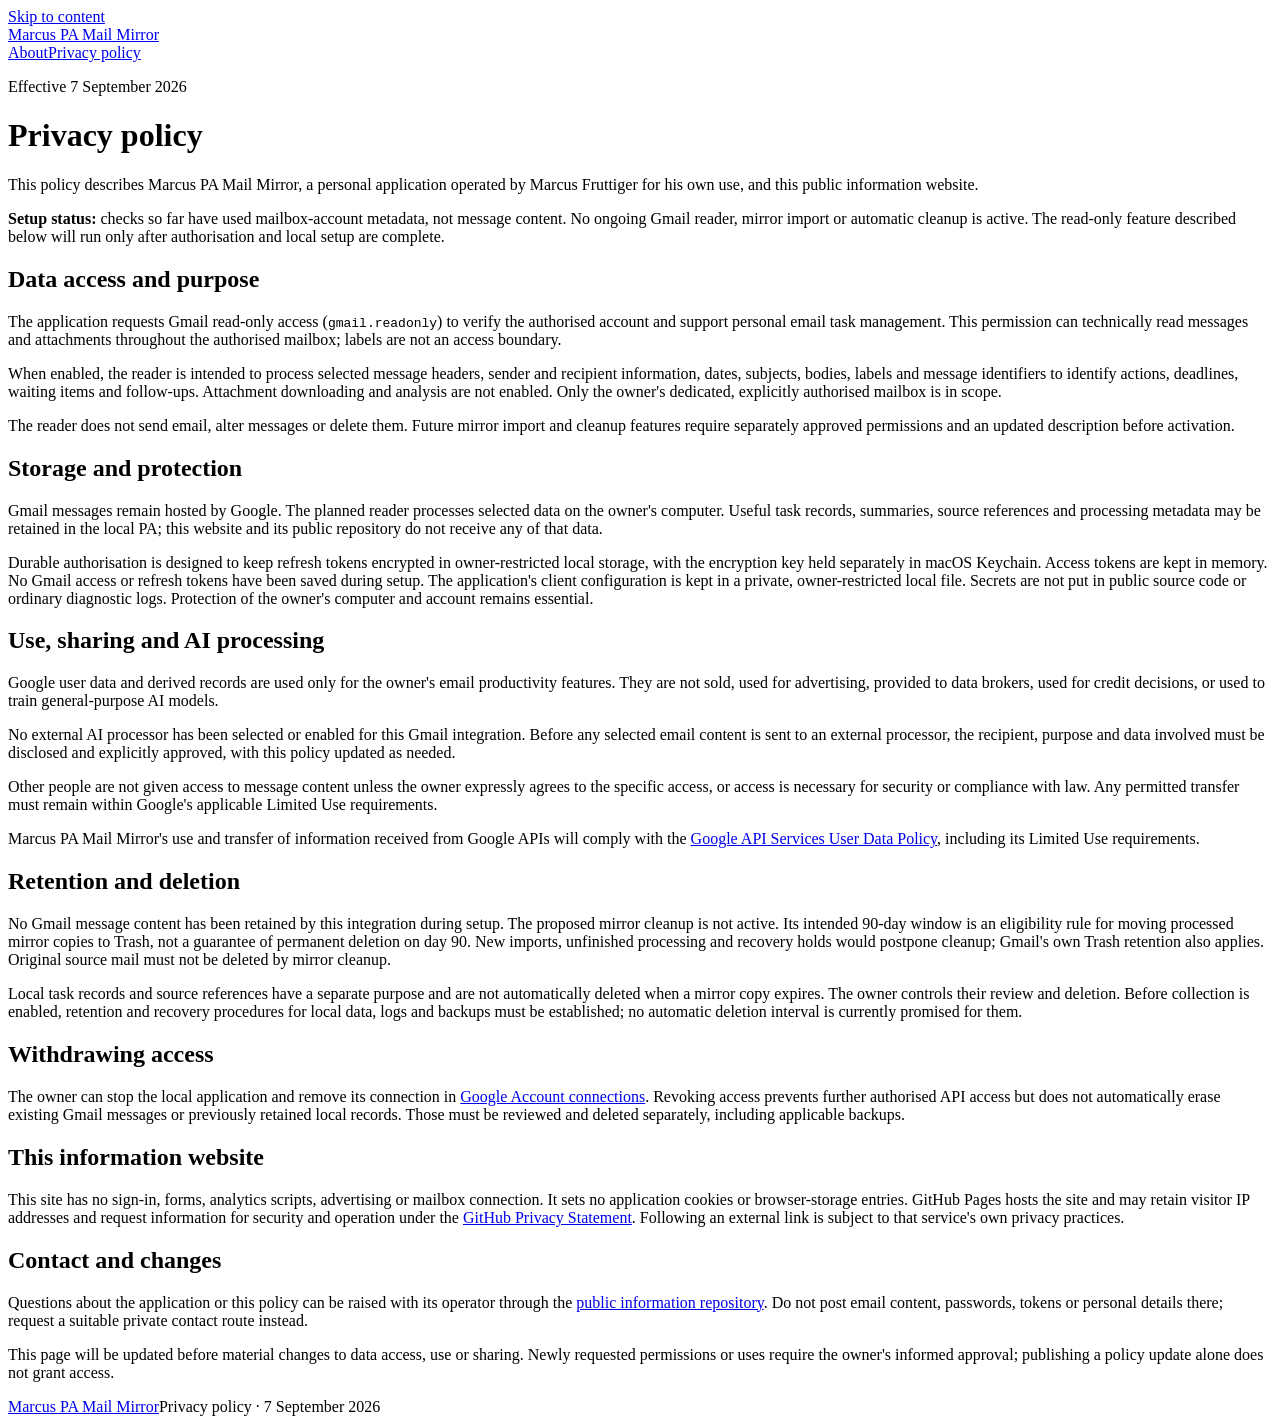
==== privacy.html @ ceaf103c "Add privacy.html for the public information site" ====
<!doctype html>
<html lang="en">
<head>
  <meta charset="utf-8">
  <meta name="viewport" content="width=device-width, initial-scale=1">
  <meta name="description" content="Privacy policy for the personal Marcus PA Mail Mirror application and its information website.">
  <meta name="referrer" content="no-referrer">
  <title>Privacy policy · Marcus PA Mail Mirror</title>
  <link rel="stylesheet" href="styles.css">
</head>
<body>
  <a class="skip" href="#main">Skip to content</a>
  <header>
    <a class="brand" href="./">Marcus PA Mail Mirror</a>
    <nav aria-label="Main navigation"><a href="./">About</a><a href="privacy.html" aria-current="page">Privacy policy</a></nav>
  </header>
  <main id="main">
    <p class="eyebrow">Effective 7 September 2026</p>
    <h1>Privacy policy</h1>
    <p class="intro">This policy describes Marcus PA Mail Mirror, a personal application operated by Marcus Fruttiger for his own use, and this public information website.</p>
    <aside class="notice"><strong>Setup status:</strong> checks so far have used mailbox-account metadata, not message content. No ongoing Gmail reader, mirror import or automatic cleanup is active. The read-only feature described below will run only after authorisation and local setup are complete.</aside>
    <section>
      <h2>Data access and purpose</h2>
      <p>The application requests Gmail read-only access (<code>gmail.readonly</code>) to verify the authorised account and support personal email task management. This permission can technically read messages and attachments throughout the authorised mailbox; labels are not an access boundary.</p>
      <p>When enabled, the reader is intended to process selected message headers, sender and recipient information, dates, subjects, bodies, labels and message identifiers to identify actions, deadlines, waiting items and follow-ups. Attachment downloading and analysis are not enabled. Only the owner's dedicated, explicitly authorised mailbox is in scope.</p>
      <p>The reader does not send email, alter messages or delete them. Future mirror import and cleanup features require separately approved permissions and an updated description before activation.</p>
    </section>
    <section>
      <h2>Storage and protection</h2>
      <p>Gmail messages remain hosted by Google. The planned reader processes selected data on the owner's computer. Useful task records, summaries, source references and processing metadata may be retained in the local PA; this website and its public repository do not receive any of that data.</p>
      <p>Durable authorisation is designed to keep refresh tokens encrypted in owner-restricted local storage, with the encryption key held separately in macOS Keychain. Access tokens are kept in memory. No Gmail access or refresh tokens have been saved during setup. The application's client configuration is kept in a private, owner-restricted local file. Secrets are not put in public source code or ordinary diagnostic logs. Protection of the owner's computer and account remains essential.</p>
    </section>
    <section>
      <h2>Use, sharing and AI processing</h2>
      <p>Google user data and derived records are used only for the owner's email productivity features. They are not sold, used for advertising, provided to data brokers, used for credit decisions, or used to train general-purpose AI models.</p>
      <p>No external AI processor has been selected or enabled for this Gmail integration. Before any selected email content is sent to an external processor, the recipient, purpose and data involved must be disclosed and explicitly approved, with this policy updated as needed.</p>
      <p>Other people are not given access to message content unless the owner expressly agrees to the specific access, or access is necessary for security or compliance with law. Any permitted transfer must remain within Google's applicable Limited Use requirements.</p>
      <p>Marcus PA Mail Mirror's use and transfer of information received from Google APIs will comply with the <a href="https://developers.google.com/terms/api-services-user-data-policy">Google API Services User Data Policy</a>, including its Limited Use requirements.</p>
    </section>
    <section>
      <h2>Retention and deletion</h2>
      <p>No Gmail message content has been retained by this integration during setup. The proposed mirror cleanup is not active. Its intended 90-day window is an eligibility rule for moving processed mirror copies to Trash, not a guarantee of permanent deletion on day 90. New imports, unfinished processing and recovery holds would postpone cleanup; Gmail's own Trash retention also applies. Original source mail must not be deleted by mirror cleanup.</p>
      <p>Local task records and source references have a separate purpose and are not automatically deleted when a mirror copy expires. The owner controls their review and deletion. Before collection is enabled, retention and recovery procedures for local data, logs and backups must be established; no automatic deletion interval is currently promised for them.</p>
    </section>
    <section>
      <h2>Withdrawing access</h2>
      <p>The owner can stop the local application and remove its connection in <a href="https://myaccount.google.com/connections">Google Account connections</a>. Revoking access prevents further authorised API access but does not automatically erase existing Gmail messages or previously retained local records. Those must be reviewed and deleted separately, including applicable backups.</p>
    </section>
    <section>
      <h2>This information website</h2>
      <p>This site has no sign-in, forms, analytics scripts, advertising or mailbox connection. It sets no application cookies or browser-storage entries. GitHub Pages hosts the site and may retain visitor IP addresses and request information for security and operation under the <a href="https://docs.github.com/en/site-policy/privacy-policies/github-general-privacy-statement">GitHub Privacy Statement</a>. Following an external link is subject to that service's own privacy practices.</p>
    </section>
    <section>
      <h2>Contact and changes</h2>
      <p>Questions about the application or this policy can be raised with its operator through the <a href="https://github.com/Fruttiger/marcus-pa-info/issues">public information repository</a>. Do not post email content, passwords, tokens or personal details there; request a suitable private contact route instead.</p>
      <p>This page will be updated before material changes to data access, use or sharing. Newly requested permissions or uses require the owner's informed approval; publishing a policy update alone does not grant access.</p>
    </section>
  </main>
  <footer><a href="./">Marcus PA Mail Mirror</a><span>Privacy policy · 7 September 2026</span></footer>
</body>
</html>
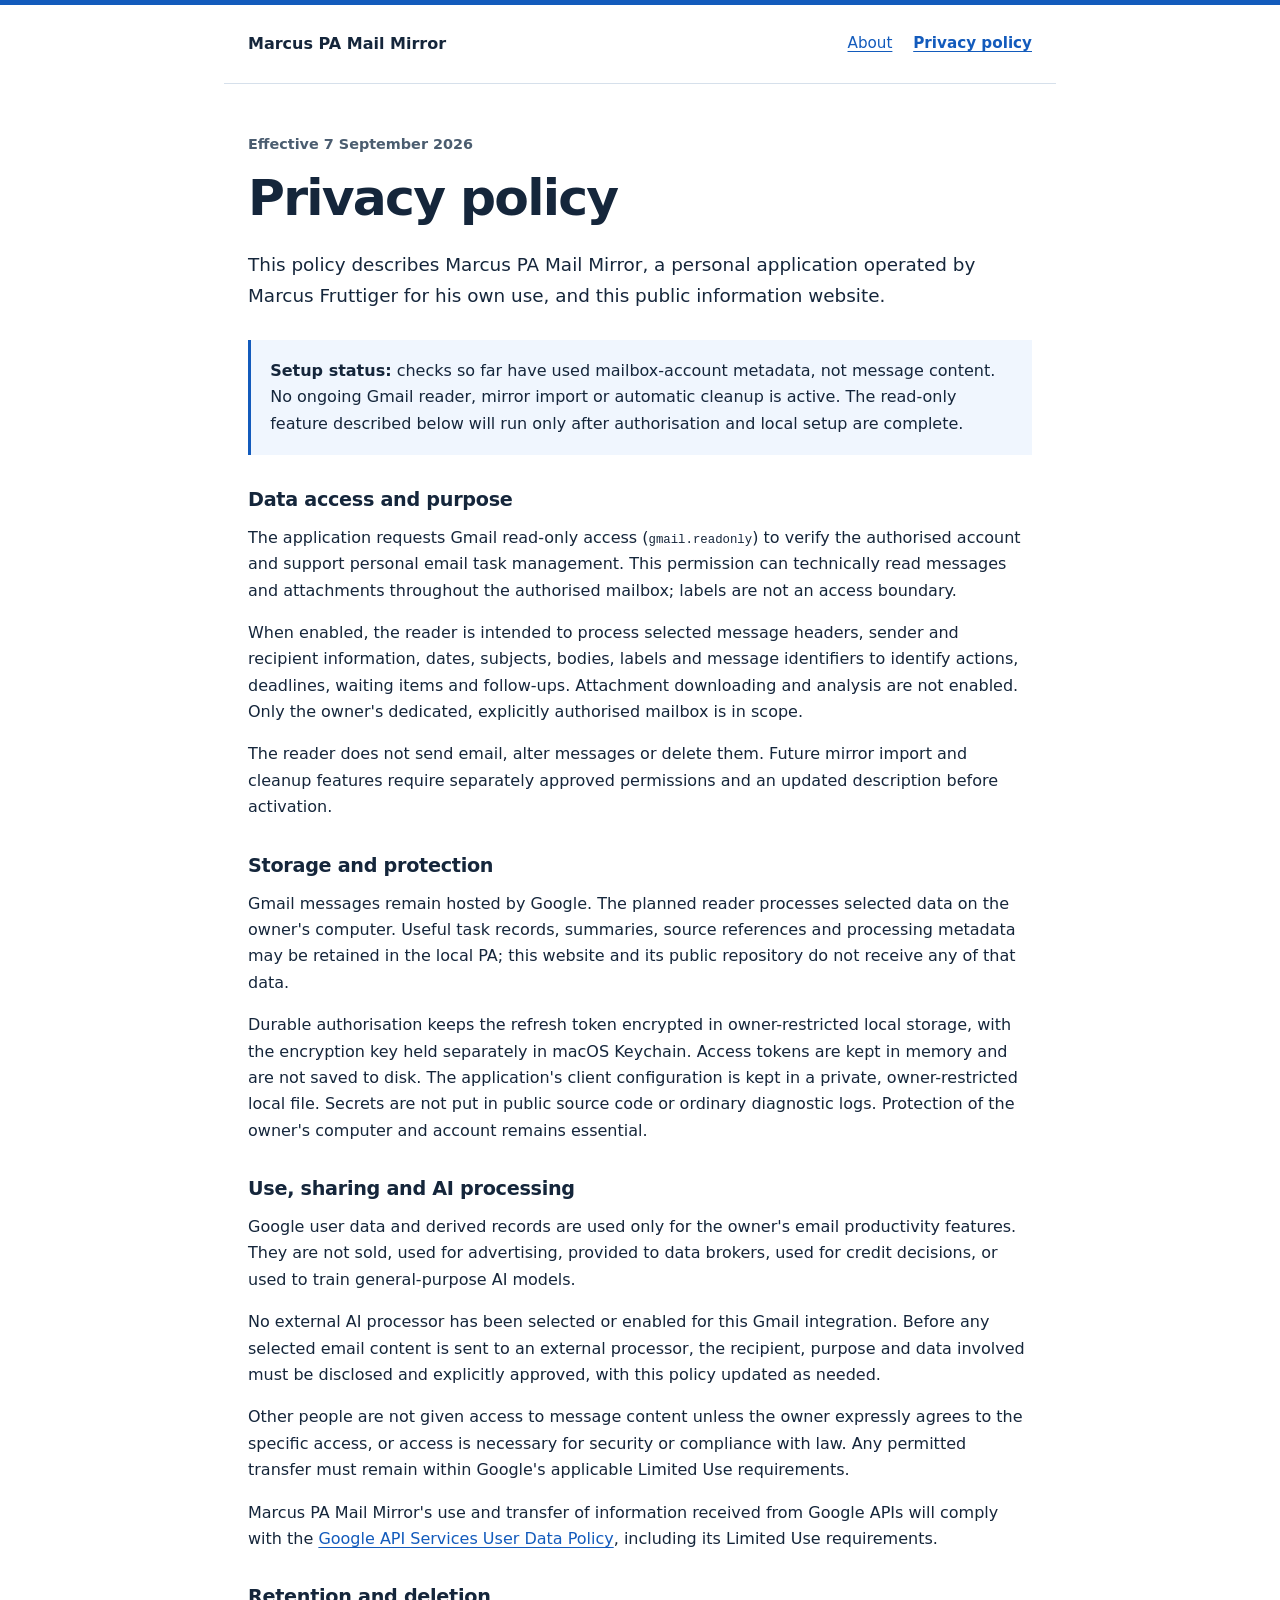
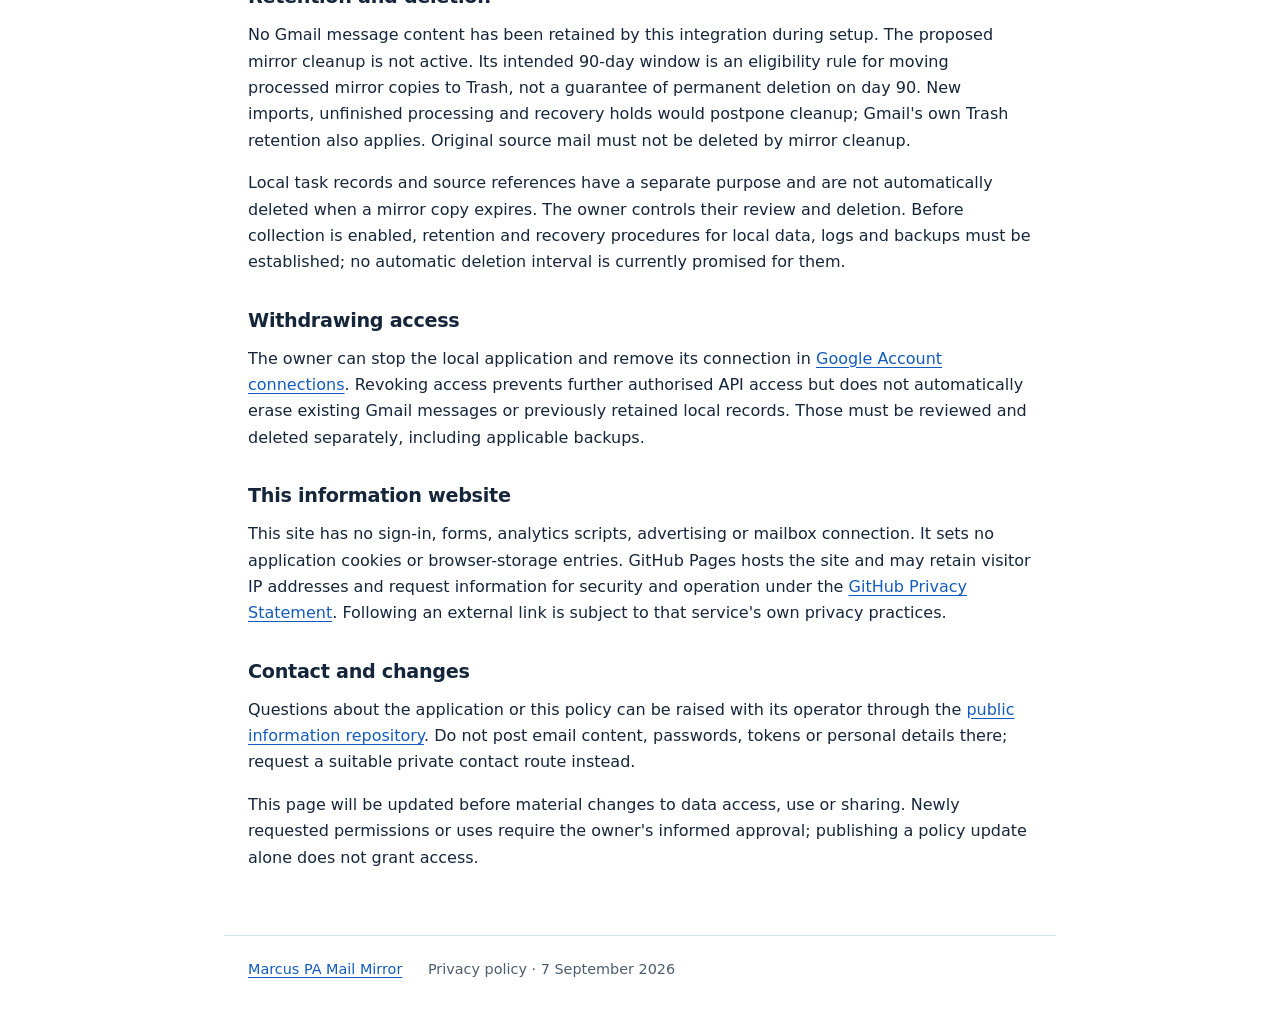
==== commit 953fcdab: "Describe verified encrypted reader credential storage" ====
--- a/privacy.html
+++ b/privacy.html
@@ -28,7 +28,7 @@
     <section>
       <h2>Storage and protection</h2>
       <p>Gmail messages remain hosted by Google. The planned reader processes selected data on the owner's computer. Useful task records, summaries, source references and processing metadata may be retained in the local PA; this website and its public repository do not receive any of that data.</p>
-      <p>Durable authorisation is designed to keep refresh tokens encrypted in owner-restricted local storage, with the encryption key held separately in macOS Keychain. Access tokens are kept in memory. No Gmail access or refresh tokens have been saved during setup. The application's client configuration is kept in a private, owner-restricted local file. Secrets are not put in public source code or ordinary diagnostic logs. Protection of the owner's computer and account remains essential.</p>
+      <p>Durable authorisation keeps the refresh token encrypted in owner-restricted local storage, with the encryption key held separately in macOS Keychain. Access tokens are kept in memory and are not saved to disk. The application's client configuration is kept in a private, owner-restricted local file. Secrets are not put in public source code or ordinary diagnostic logs. Protection of the owner's computer and account remains essential.</p>
     </section>
     <section>
       <h2>Use, sharing and AI processing</h2>
--- a/styles.css
+++ b/styles.css
@@ -0,0 +1,25 @@
+:root{color-scheme:light;--ink:#15263b;--muted:#4b5d70;--accent:#135bbc;--line:#d6e0eb;--wash:#f0f6fe;--paper:#fff;font-family:system-ui,-apple-system,BlinkMacSystemFont,"Segoe UI",sans-serif;font-size:100%;line-height:1.65;color:var(--ink);background:var(--paper)}
+*{box-sizing:border-box}
+body{margin:0;border-top:5px solid var(--accent)}
+a{color:var(--accent);text-underline-offset:.2em}
+a:hover{text-decoration-thickness:2px}
+a:focus-visible{outline:3px solid var(--accent);outline-offset:5px}
+header,main,footer{max-width:52rem;margin-inline:auto;padding-inline:1.5rem}
+header{display:flex;align-items:center;justify-content:space-between;gap:1rem;flex-wrap:wrap;padding-block:1.6rem;border-bottom:1px solid var(--line)}
+.brand{color:var(--ink);font-weight:700;text-decoration:none}
+nav{display:flex;gap:1.3rem;flex-wrap:wrap;font-size:.95rem}
+nav [aria-current]{font-weight:650}
+main{padding-block:3.1rem 3rem}
+.eyebrow{font-size:.9rem;font-weight:650;color:var(--muted);margin:0 0 .8rem}
+h1{font-size:clamp(2rem,5vw,3.15rem);line-height:1.13;letter-spacing:-.035em;margin:0 0 1.4rem;max-width:19ch}
+.intro{font-size:1.15rem;line-height:1.7}
+h2{font-size:1.2rem;line-height:1.35;margin:0 0 .75rem;letter-spacing:-.015em}
+p{margin:0 0 1rem}
+section{margin-top:2rem}
+.notice{background:var(--wash);border-left:3px solid var(--accent);padding:1.1rem 1.2rem;margin-block:1.8rem;color:var(--ink)}
+code{font-size:.95em;overflow-wrap:anywhere}
+footer{display:flex;gap:.6rem 1.6rem;flex-wrap:wrap;color:var(--muted);font-size:.9rem;padding-block:1.4rem 2rem;border-top:1px solid var(--line)}
+.skip{position:absolute;top:-6rem;left:1rem;background:white;padding:.8rem;z-index:1}
+.skip:focus{top:1rem}
+@media(max-width:36rem){header,main,footer{padding-inline:1.2rem}header{align-items:flex-start;flex-direction:column}main{padding-top:2rem}}
+@media(prefers-reduced-motion:no-preference){a{transition:color .15s ease}}
